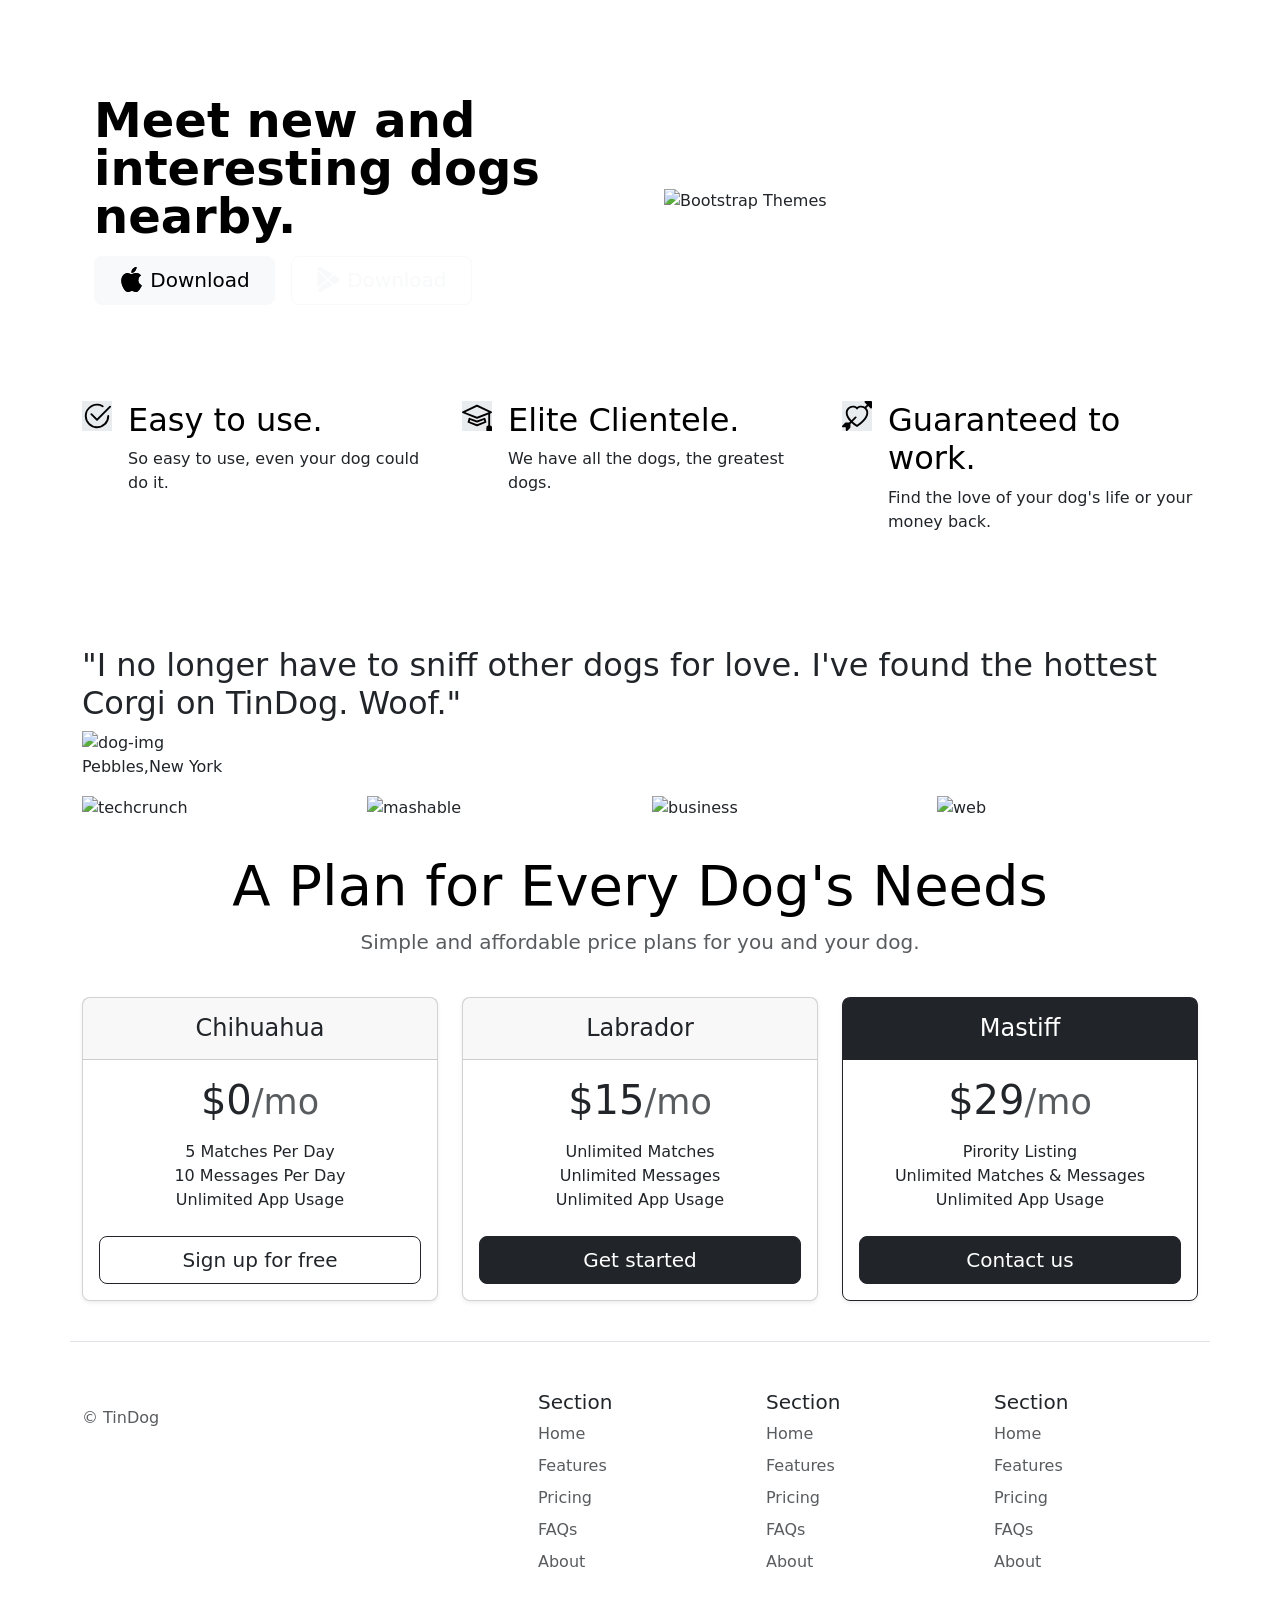
==== tindog.html @ a1490ff4 "Add files via upload" ====
<!DOCTYPE html>
<html lang="en">

<head>
  <meta charset="UTF-8">
  <meta name="viewport" content="width=device-width, initial-scale=1.0">
  <title>TinDog</title>
  <link rel="stylesheet" href="style/tinstyle.css">
  <link href="https://cdn.jsdelivr.net/npm/bootstrap@5.3.6/dist/css/bootstrap.min.css" rel="stylesheet" 
   integrity="sha384-4Q6Gf2aSP4eDXB8Miphtr37CMZZQ5oXLH2yaXMJ2w8e2ZtHTl7GptT4jmndRuHDT" crossorigin="anonymous">
</head>
<body>

  <!-- Title -->
   <section id="title" class="gradient-background">
     <div class="container col-xxl-8 px-4 pt-5"> 
       <div class="row flex-lg-row-reverse align-items-center g-5 pt-5"> 
         <div class="col-10 col-sm-8 col-lg-6"> 
           <img src="./images/iphone.png" class="d-block mx-lg-auto img-fluid" alt="Bootstrap Themes"  height="200" loading="lazy"> 
         </div> 
         <div class="col-lg-6"> 
           <h1 class="display-5 fw-bold text-body-emphasis lh-1 mb-3">Meet new and interesting dogs nearby.</h1> 
           <div class="d-grid gap-2 d-md-flex justify-content-md-start">
                <button type="button" class="btn btn-light btn-lg px-4 me-md-2"><svg xmlns="http://www.w3.org/2000/svg" width="25" height="25" fill="currentColor"
                class="bi bi-apple mb-1" viewBox="0 0 16 16"><path                  d="M11.182.008C11.148-.03 9.923.023 8.857 1.18c-1.066 1.156-.902 2.482-.878 2.516.024.034 1.52.087 2.475-1.258.955-1.345.762-2.391.728-2.43Zm3.314 11.733c-.048-.096-2.325-1.234-2.113-3.422.212-2.189 1.675-2.789 1.698-2.854.023-.065-.597-.79-1.254-1.157a3.692 3.692 0 0 0-1.563-.434c-.108-.003-.483-.095-1.254.116-.508.139-1.653.589-1.968.607-.316.018-1.256-.522-2.267-.665-.647-.125-1.333.131-1.824.328-.49.196-1.422.754-2.074 2.237-.652 1.482-.311 3.83-.067 4.56.244.729.625 1.924 1.273 2.796.576.984 1.34 1.667 1.659 1.899.319.232 1.219.386 1.843.067.502-.308 1.408-.485 1.766-.472.357.013 1.061.154 1.782.539.571.197 1.111.115 1.652-.105.541-.221 1.324-1.059 2.238-2.758.347-.79.505-1.217.473-1.282Z" /><path                  d="M11.182.008C11.148-.03 9.923.023 8.857 1.18c-1.066 1.156-.902 2.482-.878 2.516.024.034 1.52.087 2.475-1.258.955-1.345.762-2.391.728-2.43Zm3.314 11.733c-.048-.096-2.325-1.234-2.113-3.422.212-2.189 1.675-2.789 1.698-2.854.023-.065-.597-.79-1.254-1.157a3.692 3.692 0 0 0-1.563-.434c-.108-.003-.483-.095-1.254.116-.508.139-1.653.589-1.968.607-.316.018-1.256-.522-2.267-.665-.647-.125-1.333.131-1.824.328-.49.196-1.422.754-2.074 2.237-.652 1.482-.311 3.83-.067 4.56.244.729.625 1.924 1.273 2.796.576.984 1.34 1.667 1.659 1.899.319.232 1.219.386 1.843.067.502-.308 1.408-.485 1.766-.472.357.013 1.061.154 1.782.539.571.197 1.111.115 1.652-.105.541-.221 1.324-1.059 2.238-2.758.347-.79.505-1.217.473-1.282Z" /></svg> Download</button> 
                <button type="button" class="btn btn-outline-light btn-lg px-4"><svg xmlns="http://www.w3.org/2000/svg" width="25" height="25" fill="currentColor"
                class="bi bi-google-play mb-1" viewBox="0 0 16 16"><path                  d="M14.222 9.374c1.037-.61 1.037-2.137 0-2.748L11.528 5.04 8.32 8l3.207 2.96 2.694-1.586Zm-3.595 2.116L7.583 8.68 1.03 14.73c.201 1.029 1.36 1.61 2.303 1.055l7.294-4.295ZM1 13.396V2.603L6.846 8 1 13.396ZM1.03 1.27l6.553 6.05 3.044-2.81L3.333.215C2.39-.341 1.231.24 1.03 1.27Z" /></svg> Download</button> 
               </div> 
         </div> 
       </div> 
     </div>
   </section>

  <!-- Features -->
   <section id="features">
    <div class="container mt-5 mb-5" >
    <div class="row g-4 py-5 row-cols-1 row-cols-lg-3"> 
      <div class="col d-flex align-items-start"> 
        <div class="icon-square text-body-emphasis bg-body-secondary 
         d-inline-flex align-items-center justify-content-center fs-4 flex-shrink-0 me-3"> 
        <svg xmlns="http://www.w3.org/2000/svg" width="30" height="30" fill="currentColor" class="bi bi-check2-circle" viewBox="0 0 16 16">
          <path d="M2.5 8a5.5 5.5 0 0 1 8.25-4.764.5.5 0 0 0 .5-.866A6.5 6.5 0 1 0 14.5 8a.5.5 0 0 0-1 0 5.5 5.5 0 1 1-11 0"/>
          <path d="M15.354 3.354a.5.5 0 0 0-.708-.708L8 9.293 5.354 6.646a.5.5 0 1 0-.708.708l3 3a.5.5 0 0 0 .708 0z"/>
        </svg>
          <use xlink:href="#toggles2"></use></svg> 
        </div> 
        <div> 
          <h3 class="fs-2 text-body-emphasis">Easy to use.</h3>
           <p>So easy to use, even your dog could do it.</p> 
          </div> 
        </div> 
        <div class="col d-flex align-items-start"> 
          <div class="icon-square text-body-emphasis bg-body-secondary
            d-inline-flex align-items-center justify-content-center fs-4 flex-shrink-0 me-3"> 
            <svg xmlns="http://www.w3.org/2000/svg" width="30" height="30" fill="currentColor" class="bi bi-mortarboard" viewBox="0 0 16 16">
             <path d="M8.211 2.047a.5.5 0 0 0-.422 0l-7.5 3.5a.5.5 0 0 0 .025.917l7.5 3a.5.5 0 0 0 .372 0L14 7.14V13a1 1 0 0 0-1 1v2h3v-2a1 1 0 0 0-1-1V6.739l.686-.275a.5.5 0 0 0 .025-.917zM8 8.46 1.758 5.965 8 3.052l6.242 2.913z"/>
             <path d="M4.176 9.032a.5.5 0 0 0-.656.327l-.5 1.7a.5.5 0 0 0 .294.605l4.5 1.8a.5.5 0 0 0 .372 0l4.5-1.8a.5.5 0 0 0 .294-.605l-.5-1.7a.5.5 0 0 0-.656-.327L8 10.466zm-.068 1.873.22-.748 3.496 1.311a.5.5 0 0 0 .352 0l3.496-1.311.22.748L8 12.46z"/>
            </svg>
              <use xlink:href="#cpu-fill"></use>
           </div> 
           <div> 
            <h3 class="fs-2 text-body-emphasis">Elite Clientele.</h3> 
            <p>We have all the dogs, the greatest dogs.</p>  </div> </div> 
                   <div class="col d-flex align-items-start"> 
          <div class="icon-square text-body-emphasis bg-body-secondary
            d-inline-flex align-items-center justify-content-center fs-4 flex-shrink-0 me-3"> 
            <svg xmlns="http://www.w3.org/2000/svg" width="30" height="30" fill="currentColor" class="bi bi-arrow-through-heart" viewBox="0 0 16 16">
             <path fill-rule="evenodd" d="M2.854 15.854A.5.5 0 0 1 2 15.5V14H.5a.5.5 0 0 1-.354-.854l1.5-1.5A.5.5 0 0 1 2 11.5h1.793l.53-.53c-.771-.802-1.328-1.58-1.704-2.32-.798-1.575-.775-2.996-.213-4.092C3.426 2.565 6.18 1.809 8 3.233c1.25-.98 2.944-.928 4.212-.152L13.292 2 12.147.854A.5.5 0 0 1 12.5 0h3a.5.5 0 0 1 .5.5v3a.5.5 0 0 1-.854.354L14 2.707l-1.006 1.006c.236.248.44.531.6.845.562 1.096.585 2.517-.213 4.092-.793 1.563-2.395 3.288-5.105 5.08L8 13.912l-.276-.182a22 22 0 0 1-2.685-2.062l-.539.54V14a.5.5 0 0 1-.146.354zm2.893-4.894A20.4 20.4 0 0 0 8 12.71c2.456-1.666 3.827-3.207 4.489-4.512.679-1.34.607-2.42.215-3.185-.817-1.595-3.087-2.054-4.346-.761L8 4.62l-.358-.368c-1.259-1.293-3.53-.834-4.346.761-.392.766-.464 1.845.215 3.185.323.636.815 1.33 1.519 2.065l1.866-1.867a.5.5 0 1 1 .708.708z"/>
            </svg>
              <use xlink:href="#cpu-fill"></use>
           </div> 
           <div> 
            <h3 class="fs-2 text-body-emphasis">Guaranteed to work.</h3> 
            <p>Find the love of your dog's life or your money back.</p>  </div> </div> 
      </div>
      </div>

   </section>

  <!-- Testimonial -->
  <section id="testimonial">
    <div class="container mt-5">
      <div class="caption">
        <h2>"I no longer have to sniff other dogs for love. I've found the hottest Corgi on TinDog. Woof."</h2>
      </div>
      <div class="dogimg"><img class="dog-img" src="./images/dog-img.jpg" alt="dog-img" height="100px width=100px">
        <p id="pebbles">Pebbles,New York</p>
      </div>
    </div>
    <div class="container">
      <div class="row">
        <div class="col-xl-3 col-sm-12"><img src="./images/techcrunch.png" alt="techcrunch"></div>
        <div class="col-xl-3 col-sm-12"><img src="./images/mashable.png" alt="mashable"></div>
        <div class="col-xl-3 col-sm-12"><img src="./images/bizinsider.png" alt="business"></div>
        <div class="col-xl-3 col-sm-12"><img src="./images/tnw.png" alt="web"></div>
      </div>
    </div>
  </section>

  <!-- Pricing -->
  <section id="pricing">
    <div class="container pt-3"> <header> 
     <div class="pricing-header p-3 pb-md-4 mx-auto text-center">
       <h1 class="display-4 fw-normal text-body-emphasis">A Plan for Every Dog's Needs</h1>
        <p class="fs-5 text-body-secondary">Simple and affordable price plans for you and your dog.</p> 
      </div> </header> <main>
       <div class="row row-cols-1 row-cols-md-3 mb-3 text-center"> 
        <div class="col"> <div class="card mb-4 rounded-3 shadow-sm">
           <div class="card-header py-3"> <h4 class="my-0 fw-normal">Chihuahua</h4> 
           </div> 
           <div class="card-body"> <h1 class="card-title pricing-card-title">$0<small class="text-body-secondary fw-light">/mo</small>
           </h1> 
           <ul class="list-unstyled mt-3 mb-4"> 
             <li>5 Matches Per Day </li> 
             <li>10 Messages Per Day </li> 
             <li>Unlimited App Usage </li> 
           </ul>
             <button type="button" class="w-100 btn btn-lg btn-outline-dark">Sign up for free</button> 
          </div> 
        </div>
      </div> 
      <div class="col"> 
        <div class="card mb-4 rounded-3 shadow-sm">
           <div class="card-header py-3"> 
            <h4 class="my-0 fw-normal">Labrador</h4> </div> 
            <div class="card-body">
               <h1 class="card-title pricing-card-title">$15<small class="text-body-secondary fw-light">/mo</small></h1> 
               <ul class="list-unstyled mt-3 mb-4">
                 <li>Unlimited Matches</li>
                  <li>Unlimited Messages</li>  
                  <li>Unlimited App Usage</li>
                 </ul> 
                 <button type="button" class="w-100 btn btn-lg btn-dark">Get started</button> 
            </div> 
        </div> 
      </div>
       <div class="col"> 
        <div class="card mb-4 rounded-3 shadow-sm border-dark"> 
          <div class="card-header py-3 text-bg-dark border-dark"> 
            <h4 class="my-0 fw-normal">Mastiff</h4> </div>
             <div class="card-body"> <h1 class="card-title pricing-card-title">$29<small class="text-body-secondary fw-light">/mo</small></h1>
               <ul class="list-unstyled mt-3 mb-4">
                  <li>Pirority Listing</li>
                  <li>Unlimited Matches & Messages</li>
                  <li>Unlimited App Usage</li> 
                </ul> 
                <button type="button" class="w-100 btn btn-lg btn-dark">Contact us</button> 
              </div> 
            </div> 
          </div> 
        </div> </li> </ul>
       </div> 
      </div> 
      </footer> 
    </div>
  </section>

  <!-- Footer -->
  <section id="footer" class="gradient-background">
    <div class="container"> 
      <footer class="row row-cols-1 row-cols-sm-2 row-cols-md-5 py-5  border-top">
         <div class="col mb-3"> <a href="/" class="d-flex align-items-center mb-3 link-body-emphasis text-decoration-none" aria-label="Bootstrap"> 
          </a> <p class="text-body-secondary">© TinDog</p> 
        </div> <div class="col mb-3"></div> 
        <div class="col mb-3"> <h5>Section</h5>
         <ul class="nav flex-column"> 
          <li class="nav-item mb-2">
            <a href="#" class="nav-link p-0 text-body-secondary">Home</a></li>
             <li class="nav-item mb-2">
              <a href="#" class="nav-link p-0 text-body-secondary">Features</a></li> 
              <li class="nav-item mb-2"><a href="#" class="nav-link p-0 text-body-secondary">Pricing</a></li>
              <li class="nav-item mb-2"><a href="#" class="nav-link p-0 text-body-secondary">FAQs</a></li> 
              <li class="nav-item mb-2"><a href="#" class="nav-link p-0 text-body-secondary">About</a></li> 
            </ul> 
          </div> 
        <div class="col mb-3"> <h5>Section</h5>
         <ul class="nav flex-column"> 
          <li class="nav-item mb-2">
            <a href="#" class="nav-link p-0 text-body-secondary">Home</a></li>
             <li class="nav-item mb-2">
              <a href="#" class="nav-link p-0 text-body-secondary">Features</a></li> 
              <li class="nav-item mb-2"><a href="#" class="nav-link p-0 text-body-secondary">Pricing</a></li>
              <li class="nav-item mb-2"><a href="#" class="nav-link p-0 text-body-secondary">FAQs</a></li> 
              <li class="nav-item mb-2"><a href="#" class="nav-link p-0 text-body-secondary">About</a></li> 
            </ul> 
          </div>
        <div class="col mb-3"> <h5>Section</h5>
         <ul class="nav flex-column"> 
           <li class="nav-item mb-2"><a href="#" class="nav-link p-0 text-body-secondary">Home</a></li>
           <li class="nav-item mb-2"><a href="#" class="nav-link p-0 text-body-secondary">Features</a></li> 
           <li class="nav-item mb-2"><a href="#" class="nav-link p-0 text-body-secondary">Pricing</a></li>
           <li class="nav-item mb-2"><a href="#" class="nav-link p-0 text-body-secondary">FAQs</a></li> 
           <li class="nav-item mb-2"><a href="#" class="nav-link p-0 text-body-secondary">About</a></li> 
         </ul> 
        </div>
      </footer> 
    </div>
  </section>

  <script src="https://cdn.jsdelivr.net/npm/bootstrap@5.3.6/dist/js/bootstrap.bundle.min.js" 
  integrity="sha384-j1CDi7MgGQ12Z7Qab0qlWQ/Qqz24Gc6BM0thvEMVjHnfYGF0rmFCozFSxQBxwHKO" 
  crossorigin="anonymous"></script>
</body>

</html>
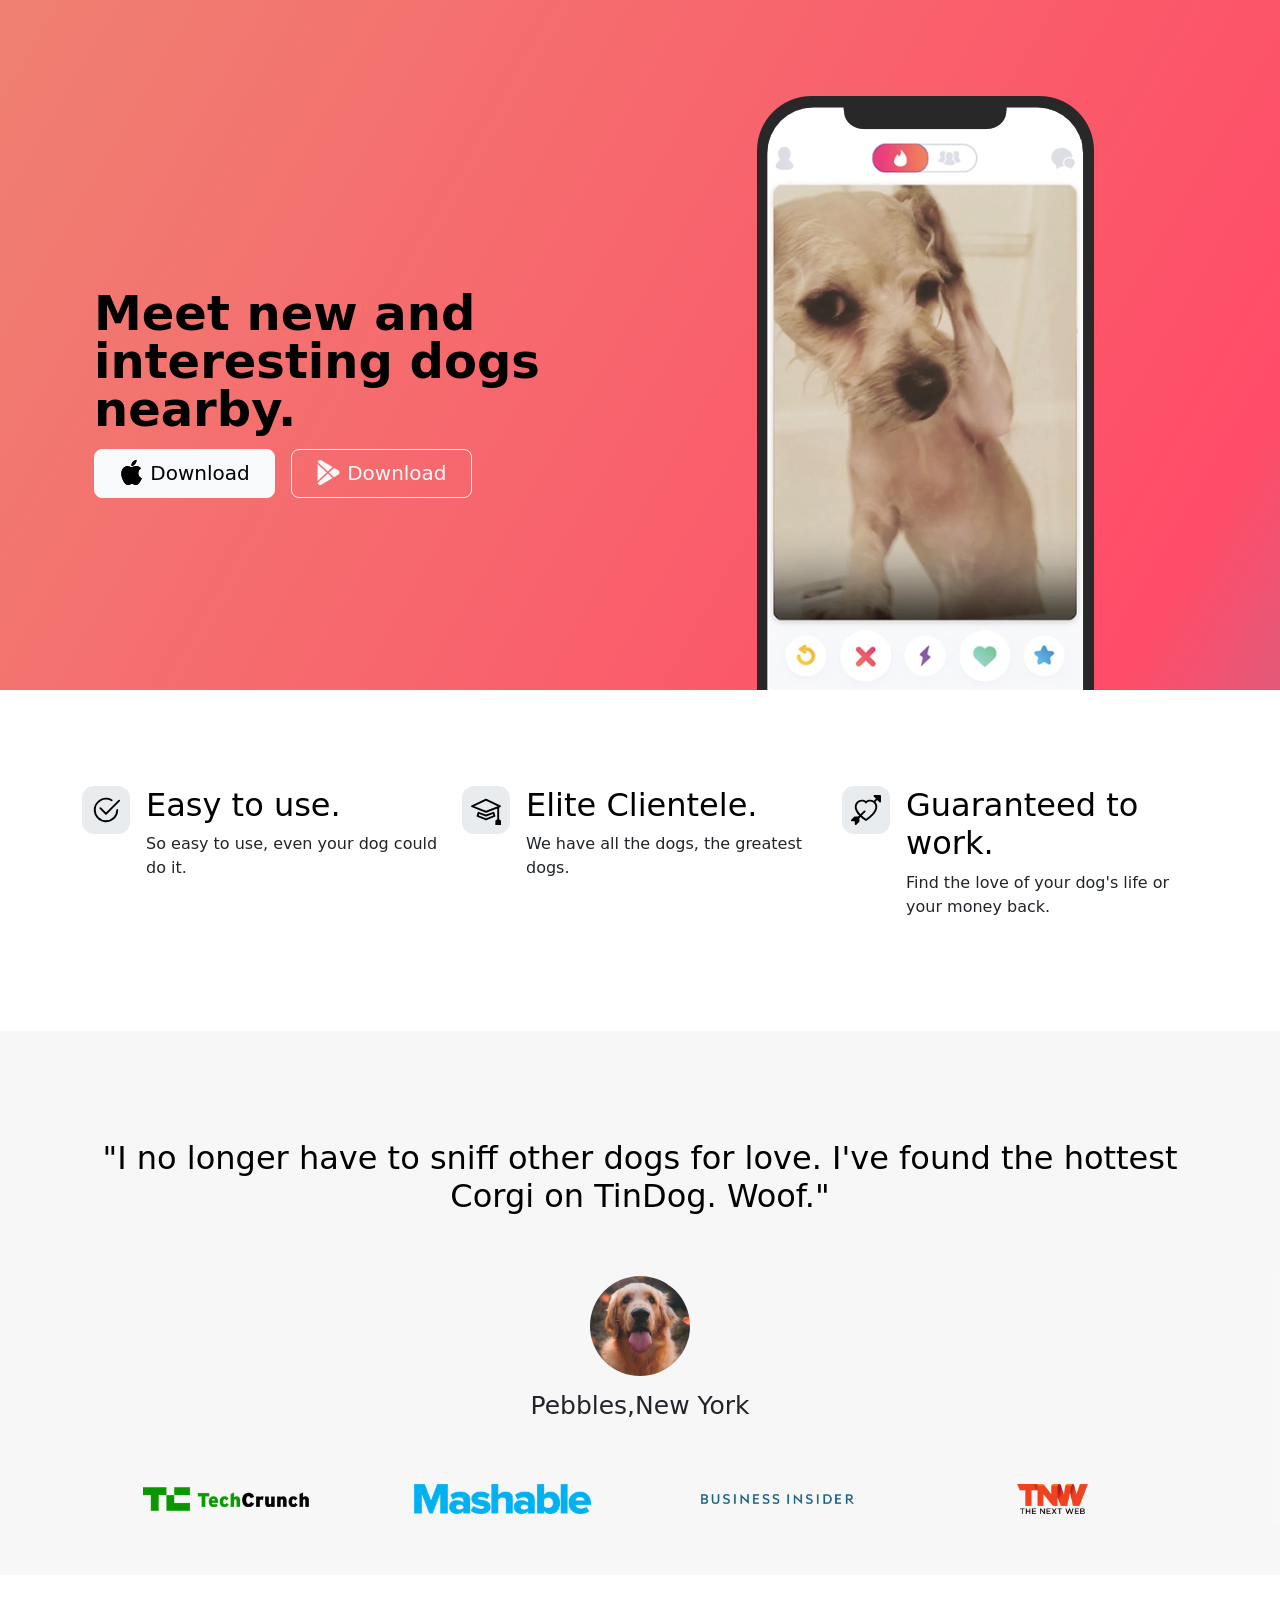
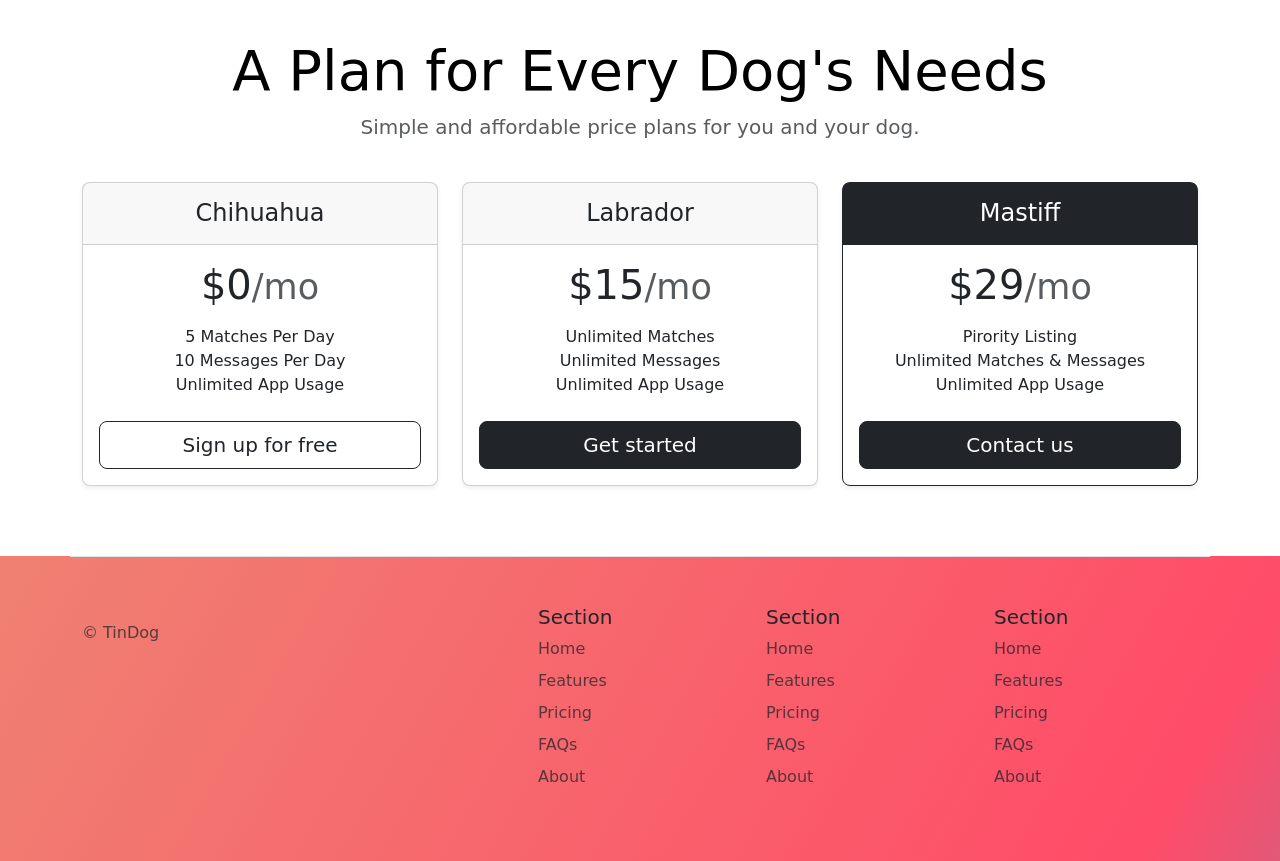
==== commit 556d769f: "Update tindog.html" ====
--- a/tindog.html
+++ b/tindog.html
@@ -5,7 +5,7 @@
   <meta charset="UTF-8">
   <meta name="viewport" content="width=device-width, initial-scale=1.0">
   <title>TinDog</title>
-  <link rel="stylesheet" href="style/tinstyle.css">
+  <link rel="stylesheet" href="styles/tinstyle.css">
   <link href="https://cdn.jsdelivr.net/npm/bootstrap@5.3.6/dist/css/bootstrap.min.css" rel="stylesheet" 
    integrity="sha384-4Q6Gf2aSP4eDXB8Miphtr37CMZZQ5oXLH2yaXMJ2w8e2ZtHTl7GptT4jmndRuHDT" crossorigin="anonymous">
 </head>
@@ -202,4 +202,4 @@
   crossorigin="anonymous"></script>
 </body>
 
-</html>+</html>
--- a/styles/tinstyle.css
+++ b/styles/tinstyle.css
@@ -0,0 +1,77 @@
+.gradient-background {
+  background: linear-gradient(300deg, #00bfff, #ff4c68, #ef8172);
+  background-size: 180% 180%;
+  animation: gradient-animation 18s ease infinite;
+}
+
+#pricing{
+  padding: 30px;
+}
+
+#pricing > button{
+  margin-bottom: 5px;
+}
+
+#testimonial{
+  background-color: rgba(247, 246, 246, 0.825);
+  padding: 60px;
+  text-align: center;
+  padding-left: 90px;
+  padding-right: 90px;
+}
+
+.dogimg{
+  margin-bottom: 60px;
+}
+
+.caption{
+  text-align: center;
+  margin-bottom: 60px;
+  color: black;
+}
+
+#pebbles{
+  font-weight: lighter;
+  font-size:25px;
+  margin-top: 10px;
+}
+
+.col-xl-3 > img{
+  height: 30px;
+  margin-bottom: 1px;
+}
+
+.dog-img{
+  border-radius: 50%;
+  margin-bottom: 1px;
+}
+
+#title{
+  padding-bottom: 0px; ;
+}
+
+
+@keyframes gradient-animation {
+  0% {
+    background-position: 0% 50%;
+  }
+  50% {
+    background-position: 100% 50%;
+  }
+  100% {
+    background-position: 0% 50%;
+  }
+}
+
+.icon-square {
+  width: 3rem;
+  height: 3rem;
+  border-radius: 0.75rem;
+}
+
+.profile-img {
+  border-radius: 50%;
+  height: 100px;
+}
+
+
